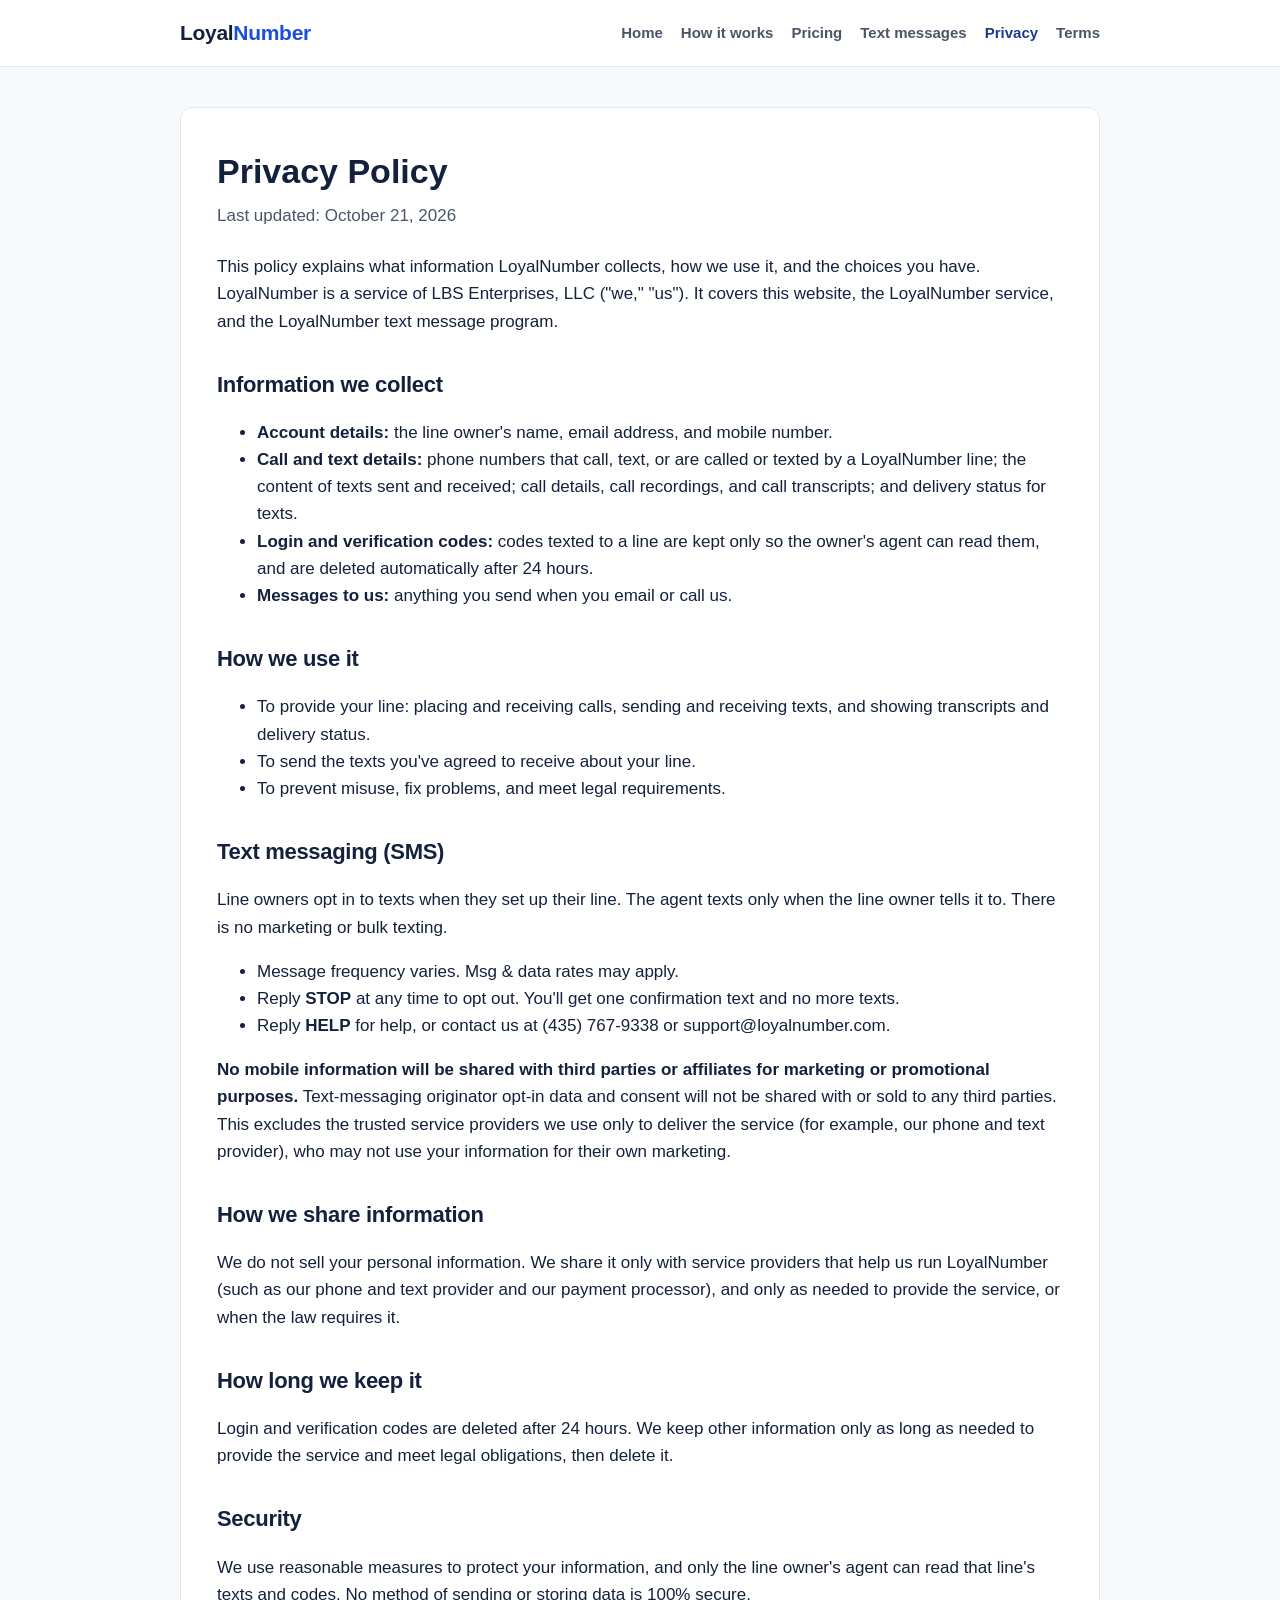
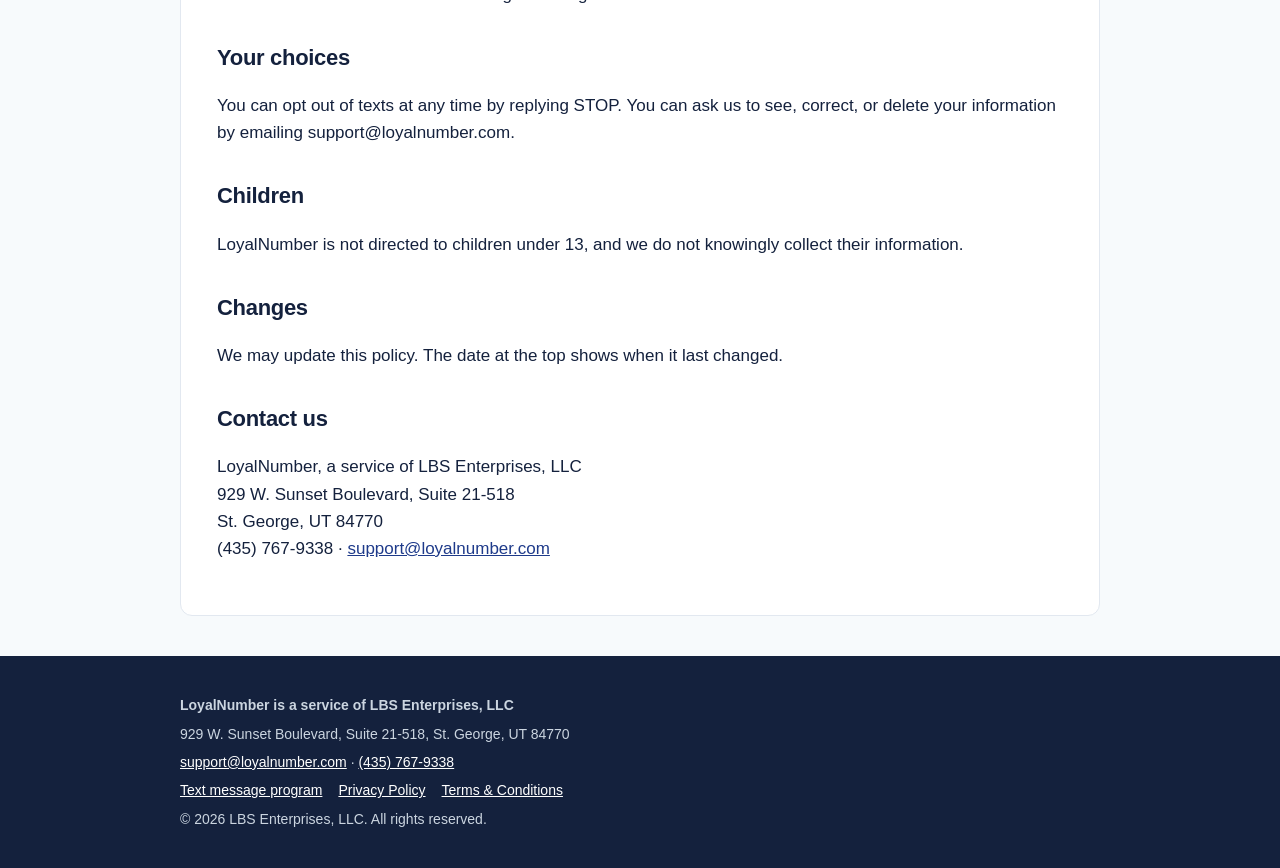
==== privacy.html @ 0908deac "LoyalNumber site: local draft (not published)" ====
<!DOCTYPE html>
<html lang="en">
<head>
<meta charset="utf-8">
<meta name="viewport" content="width=device-width, initial-scale=1">
<title>Privacy Policy | LoyalNumber</title>
<meta name="description" content="How LoyalNumber, a service of LBS Enterprises, LLC, collects, uses, and protects information.">
<link rel="stylesheet" href="styles.css">
</head>
<body>
<!-- DRAFT for Landon's review. Not published. Do not push or change DNS until Landon approves. -->
<header class="site"><div class="wrap">
  <a class="logo" href="index.html">Loyal<span>Number</span></a>
  <nav><a href="index.html">Home</a><a href="index.html#how">How it works</a><a href="index.html#pricing">Pricing</a><a href="sms.html">Text messages</a><a href="privacy.html" aria-current="page">Privacy</a><a href="terms.html">Terms</a></nav>
</div></header>

<main class="wrap"><article class="doc">
<h1>Privacy Policy</h1>
<p class="updated">Last updated: October 21, 2026</p>
<p>This policy explains what information LoyalNumber collects, how we use it, and the choices you have. LoyalNumber is a service of LBS Enterprises, LLC ("we," "us"). It covers this website, the LoyalNumber service, and the LoyalNumber text message program.</p>

<h2>Information we collect</h2>
<ul>
<li><strong>Account details:</strong> the line owner's name, email address, and mobile number.</li>
<li><strong>Call and text details:</strong> phone numbers that call, text, or are called or texted by a LoyalNumber line; the content of texts sent and received; call details, call recordings, and call transcripts; and delivery status for texts.</li>
<li><strong>Login and verification codes:</strong> codes texted to a line are kept only so the owner's agent can read them, and are deleted automatically after 24 hours.</li>
<li><strong>Messages to us:</strong> anything you send when you email or call us.</li>
</ul>

<h2>How we use it</h2>
<ul>
<li>To provide your line: placing and receiving calls, sending and receiving texts, and showing transcripts and delivery status.</li>
<li>To send the texts you've agreed to receive about your line.</li>
<li>To prevent misuse, fix problems, and meet legal requirements.</li>
</ul>

<h2 id="sms">Text messaging (SMS)</h2>
<p>Line owners opt in to texts when they set up their line. The agent texts only when the line owner tells it to. There is no marketing or bulk texting.</p>
<ul>
<li>Message frequency varies. Msg &amp; data rates may apply.</li>
<li>Reply <strong>STOP</strong> at any time to opt out. You'll get one confirmation text and no more texts.</li>
<li>Reply <strong>HELP</strong> for help, or contact us at (435) 767-9338 or support@loyalnumber.com.</li>
</ul>
<p><strong>No mobile information will be shared with third parties or affiliates for marketing or promotional purposes.</strong> Text-messaging originator opt-in data and consent will not be shared with or sold to any third parties. This excludes the trusted service providers we use only to deliver the service (for example, our phone and text provider), who may not use your information for their own marketing.</p>

<h2>How we share information</h2>
<p>We do not sell your personal information. We share it only with service providers that help us run LoyalNumber (such as our phone and text provider and our payment processor), and only as needed to provide the service, or when the law requires it.</p>

<h2>How long we keep it</h2>
<p>Login and verification codes are deleted after 24 hours. We keep other information only as long as needed to provide the service and meet legal obligations, then delete it.</p>

<h2>Security</h2>
<p>We use reasonable measures to protect your information, and only the line owner's agent can read that line's texts and codes. No method of sending or storing data is 100% secure.</p>

<h2>Your choices</h2>
<p>You can opt out of texts at any time by replying STOP. You can ask us to see, correct, or delete your information by emailing support@loyalnumber.com.</p>

<h2>Children</h2>
<p>LoyalNumber is not directed to children under 13, and we do not knowingly collect their information.</p>

<h2>Changes</h2>
<p>We may update this policy. The date at the top shows when it last changed.</p>

<h2>Contact us</h2>
<p>LoyalNumber, a service of LBS Enterprises, LLC<br>929 W. Sunset Boulevard, Suite 21-518<br>St. George, UT 84770<br>(435) 767-9338 · <a href="mailto:support@loyalnumber.com">support@loyalnumber.com</a></p>
</article></main>

<footer class="site"><div class="wrap">
  <p><strong>LoyalNumber is a service of LBS Enterprises, LLC</strong></p>
  <p>929 W. Sunset Boulevard, Suite 21-518, St. George, UT 84770</p>
  <p><a href="mailto:support@loyalnumber.com">support@loyalnumber.com</a> · <a href="tel:+14357679338">(435) 767-9338</a></p>
  <p class="links"><a href="sms.html">Text message program</a><a href="privacy.html">Privacy Policy</a><a href="terms.html">Terms &amp; Conditions</a></p>
  <p>&copy; 2026 LBS Enterprises, LLC. All rights reserved.</p>
</div></footer>
</body>
</html>
---- styles.css ----
:root{--ink:#14213d;--muted:#4a5568;--brand:#1d4ed8;--brand-dark:#1e3a8a;--accent:#0f766e;--bg:#f7fafc;--card:#fff;--line:#e2e8f0}
*{box-sizing:border-box}
html{-webkit-text-size-adjust:100%}
body{margin:0;font-family:-apple-system,BlinkMacSystemFont,"Segoe UI",Roboto,Helvetica,Arial,sans-serif;color:var(--ink);background:var(--bg);line-height:1.6;font-size:17px}
a{color:var(--brand-dark)}
.wrap{max-width:960px;margin:0 auto;padding:0 20px}
header.site{background:#fff;border-bottom:1px solid var(--line)}
header.site .wrap{display:flex;align-items:center;justify-content:space-between;gap:12px 16px;padding-top:16px;padding-bottom:16px;flex-wrap:wrap}
.logo{font-weight:800;font-size:21px;text-decoration:none;color:var(--ink);letter-spacing:-.3px}
.logo span{color:var(--brand)}
nav{display:flex;flex-wrap:wrap;gap:6px 18px}
nav a{text-decoration:none;color:var(--muted);font-weight:600;font-size:15px}
nav a:hover,nav a[aria-current]{color:var(--brand-dark)}
.hero{background:linear-gradient(135deg,#1d4ed8,#14213d);color:#fff;padding:72px 0 64px}
.hero h1{font-size:clamp(30px,5vw,46px);line-height:1.15;margin:0 0 16px;letter-spacing:-.5px}
.hero p{font-size:19px;max-width:660px;margin:0 0 28px;opacity:.93}
.hero .price{font-size:22px;font-weight:800;opacity:1;margin-bottom:24px}
.btn{display:inline-block;background:#fff;color:var(--brand-dark);padding:12px 22px;border-radius:8px;font-weight:700;text-decoration:none;margin:0 10px 10px 0}
.btn.ghost{background:transparent;color:#fff;border:2px solid rgba(255,255,255,.7)}
section{padding:56px 0}
section.alt{background:#fff;border-top:1px solid var(--line);border-bottom:1px solid var(--line)}
h2{font-size:28px;margin:0 0 12px;letter-spacing:-.3px}
.lead{color:var(--muted);max-width:680px;margin:0 0 28px}
.grid{display:grid;grid-template-columns:repeat(auto-fit,minmax(200px,1fr));gap:20px}
.card{background:var(--card);border:1px solid var(--line);border-radius:12px;padding:24px}
.card h3{margin:0 0 8px;font-size:19px}
.card p{margin:0;color:var(--muted)}
.steps{counter-reset:step;list-style:none;padding:0;margin:0;display:grid;gap:14px;max-width:700px}
.steps li{counter-increment:step;position:relative;padding:4px 0 4px 48px}
.steps li::before{content:counter(step);position:absolute;left:0;top:0;width:34px;height:34px;border-radius:50%;background:var(--brand);color:#fff;font-weight:800;display:flex;align-items:center;justify-content:center}
.price-card{max-width:460px}
.price-card .amount{font-size:40px;font-weight:800;margin:0}
.price-card .amount small{font-size:18px;color:var(--muted);font-weight:600}
.price-card ul{margin:12px 0 0;padding-left:20px;color:var(--muted)}
.notice{background:#eff6ff;border:1px solid #bfdbfe;border-radius:12px;padding:24px}
.notice ul{margin:10px 0 0;padding-left:20px}
.consent{background:#fff;border:1px dashed #94a3b8;border-radius:10px;padding:16px 18px;font-size:15px;color:var(--muted);max-width:640px}
.bubble{background:#e2e8f0;border-radius:16px 16px 16px 4px;padding:12px 16px;max-width:460px;margin:8px 0 16px;font-size:15px}
.label{font-size:14px;color:var(--muted);font-weight:700;margin:20px 0 0}
.small{font-size:14px;color:var(--muted)}
.doc{background:#fff;border:1px solid var(--line);border-radius:12px;padding:36px;margin:40px auto}
.doc h1{font-size:34px;margin:0 0 4px}
.doc h2{font-size:22px;margin:32px 0 8px}
.doc .updated{color:var(--muted);margin:0 0 24px}
footer.site{background:#14213d;color:#cbd5e0;padding:32px 0;font-size:14px}
footer.site a{color:#fff}
footer.site .links a{margin-right:16px}
footer.site p{margin:6px 0}
@media (max-width:600px){.doc{padding:22px;margin:20px auto}section{padding:40px 0}.hero{padding:48px 0 44px}}
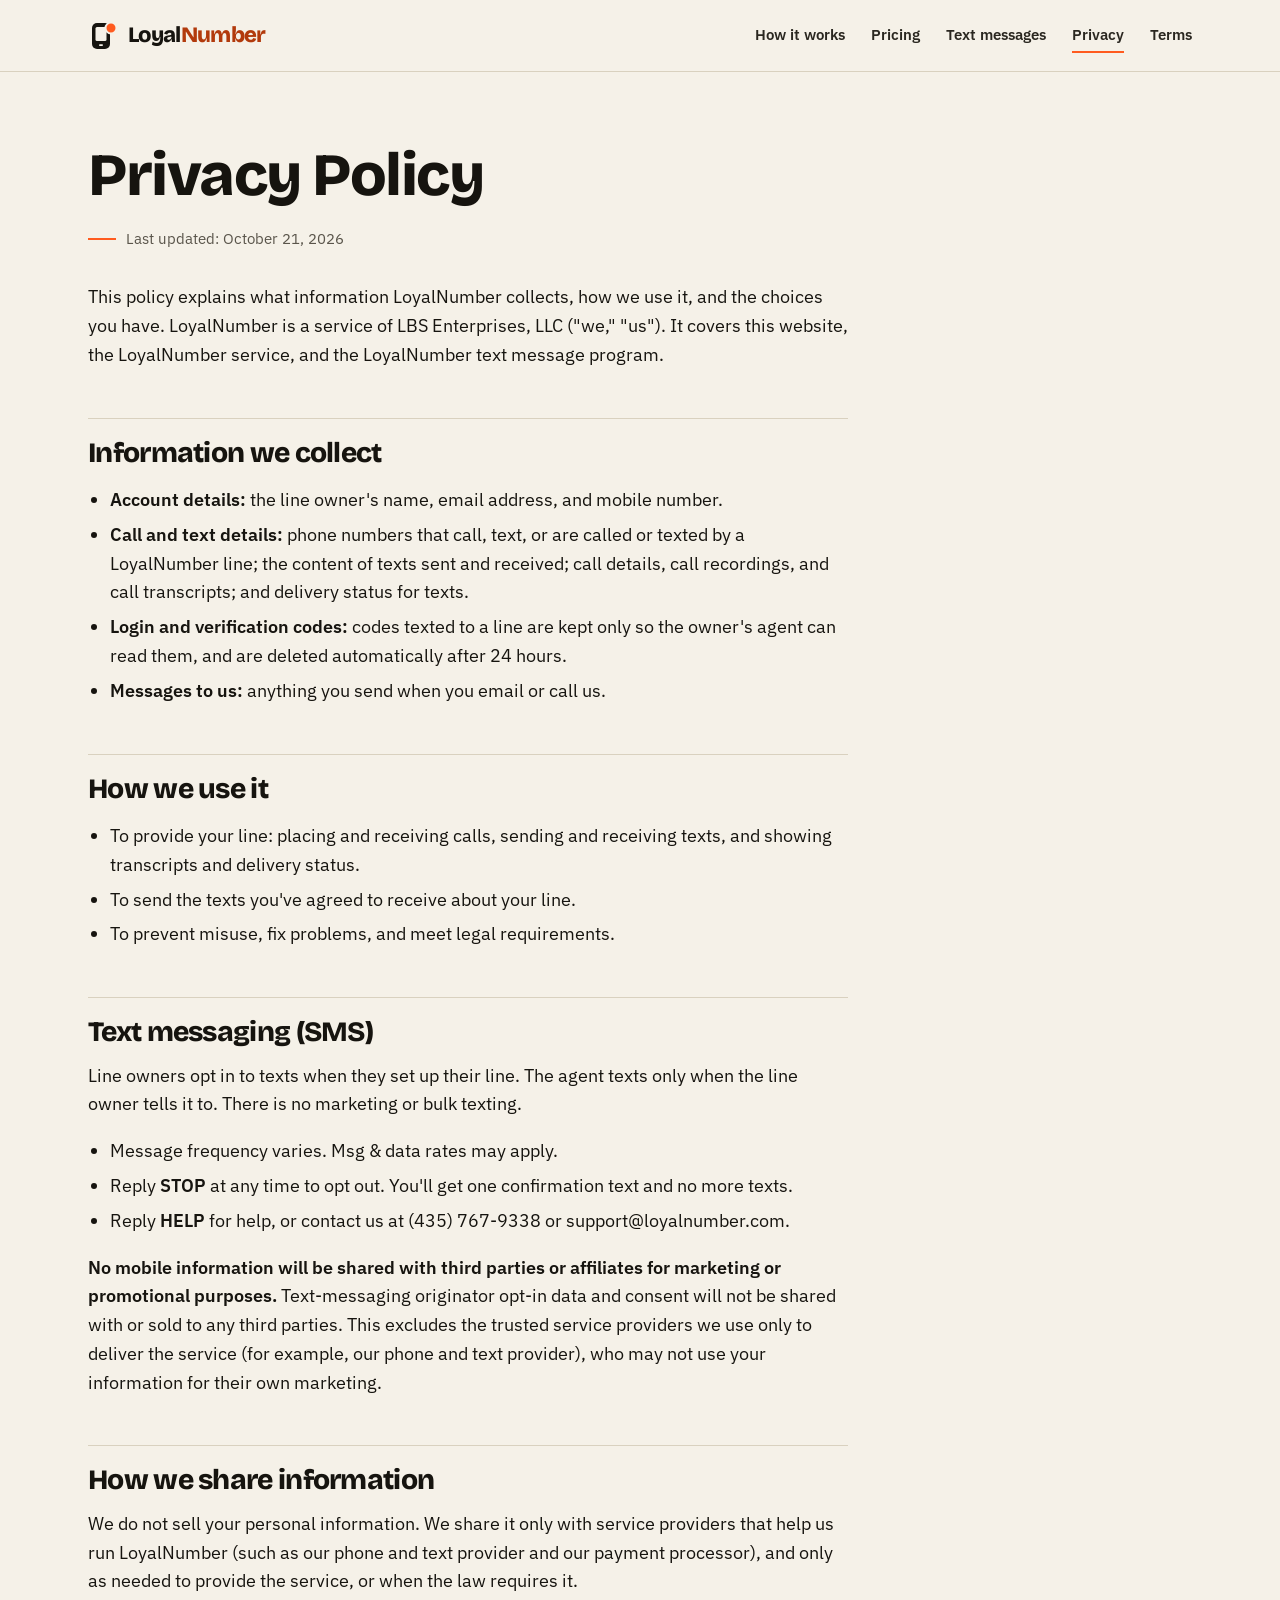
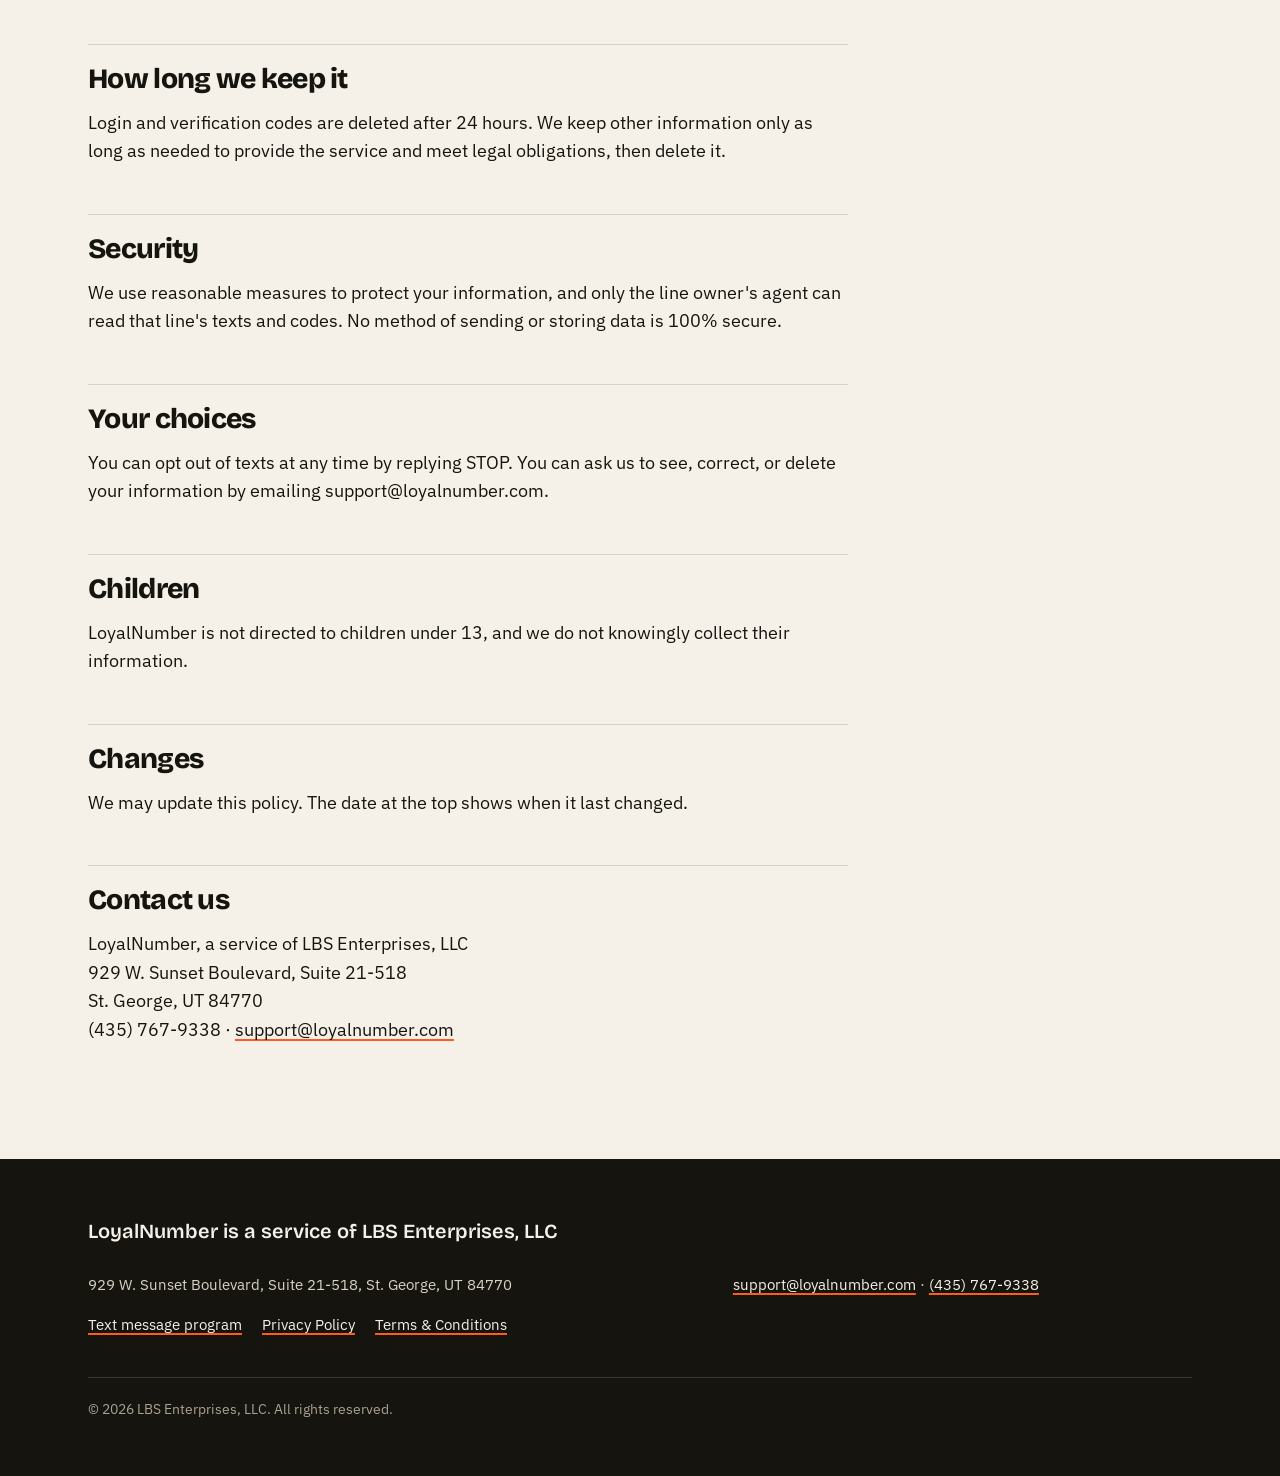
==== commit 294c1973: "LoyalNumber site v2: visual redesign (draft, not published; legal text unchanged)" ====
--- a/privacy.html
+++ b/privacy.html
@@ -5,16 +5,19 @@
 <meta name="viewport" content="width=device-width, initial-scale=1">
 <title>Privacy Policy | LoyalNumber</title>
 <meta name="description" content="How LoyalNumber, a service of LBS Enterprises, LLC, collects, uses, and protects information.">
+<meta name="theme-color" content="#f5f1e8">
+<link rel="preload" href="fonts/bricolage-grotesque-latin-800-normal.woff2" as="font" type="font/woff2" crossorigin>
 <link rel="stylesheet" href="styles.css">
 </head>
 <body>
 <!-- DRAFT for Landon's review. Not published. Do not push or change DNS until Landon approves. -->
+<a class="skip" href="#main">Skip to content</a>
 <header class="site"><div class="wrap">
-  <a class="logo" href="index.html">Loyal<span>Number</span></a>
-  <nav><a href="index.html">Home</a><a href="index.html#how">How it works</a><a href="index.html#pricing">Pricing</a><a href="sms.html">Text messages</a><a href="privacy.html" aria-current="page">Privacy</a><a href="terms.html">Terms</a></nav>
+  <a class="logo" href="index.html" aria-label="LoyalNumber home"><svg width="30" height="30" viewBox="0 0 30 30" aria-hidden="true" focusable="false"><rect x="4" y="2" width="18" height="26" rx="5" fill="#16140f"/><rect x="7.5" y="6" width="11" height="14" rx="1.5" fill="#f5f1e8"/><rect x="11" y="23.2" width="4" height="1.8" rx=".9" fill="#f5f1e8"/><circle cx="23" cy="7" r="5.5" fill="#ff5b1f" stroke="#f5f1e8" stroke-width="2"/></svg><span>Loyal<b>Number</b></span></a>
+  <nav aria-label="Main"><a href="index.html#how">How it works</a><a href="index.html#pricing">Pricing</a><a href="sms.html">Text messages</a><a class="minor" href="privacy.html" aria-current="page">Privacy</a><a class="minor" href="terms.html">Terms</a></nav>
 </div></header>
 
-<main class="wrap"><article class="doc">
+<main id="main"><article class="doc">
 <h1>Privacy Policy</h1>
 <p class="updated">Last updated: October 21, 2026</p>
 <p>This policy explains what information LoyalNumber collects, how we use it, and the choices you have. LoyalNumber is a service of LBS Enterprises, LLC ("we," "us"). It covers this website, the LoyalNumber service, and the LoyalNumber text message program.</p>
--- a/styles.css
+++ b/styles.css
@@ -1,49 +1,190 @@
-:root{--ink:#14213d;--muted:#4a5568;--brand:#1d4ed8;--brand-dark:#1e3a8a;--accent:#0f766e;--bg:#f7fafc;--card:#fff;--line:#e2e8f0}
+/* LoyalNumber: draft styles. Fonts self-hosted (OFL, see /fonts). No JS. */
+@font-face{font-family:"Bricolage Grotesque";src:url(fonts/bricolage-grotesque-latin-600-normal.woff2) format("woff2");font-weight:600;font-style:normal;font-display:swap}
+@font-face{font-family:"Bricolage Grotesque";src:url(fonts/bricolage-grotesque-latin-800-normal.woff2) format("woff2");font-weight:800;font-style:normal;font-display:swap}
+@font-face{font-family:"IBM Plex Sans";src:url(fonts/ibm-plex-sans-latin-400-normal.woff2) format("woff2");font-weight:400;font-style:normal;font-display:swap}
+@font-face{font-family:"IBM Plex Sans";src:url(fonts/ibm-plex-sans-latin-600-normal.woff2) format("woff2");font-weight:600;font-style:normal;font-display:swap}
+
+:root{
+  --paper:#f5f1e8;
+  --paper-2:#ece6d8;
+  --ink:#16140f;
+  --ink-2:#2a2720;
+  --muted:#5a554b;
+  --rule:#d9d1bf;
+  --signal:#ff5b1f;
+  --signal-ink:#b23a0c;
+  --display:"Bricolage Grotesque",ui-sans-serif,system-ui,-apple-system,"Segoe UI",Roboto,Arial,sans-serif;
+  --body:"IBM Plex Sans",ui-sans-serif,system-ui,-apple-system,"Segoe UI",Roboto,Helvetica,Arial,sans-serif;
+  --mono:ui-monospace,"SF Mono",Menlo,Consolas,monospace;
+}
 *{box-sizing:border-box}
-html{-webkit-text-size-adjust:100%}
-body{margin:0;font-family:-apple-system,BlinkMacSystemFont,"Segoe UI",Roboto,Helvetica,Arial,sans-serif;color:var(--ink);background:var(--bg);line-height:1.6;font-size:17px}
-a{color:var(--brand-dark)}
-.wrap{max-width:960px;margin:0 auto;padding:0 20px}
-header.site{background:#fff;border-bottom:1px solid var(--line)}
-header.site .wrap{display:flex;align-items:center;justify-content:space-between;gap:12px 16px;padding-top:16px;padding-bottom:16px;flex-wrap:wrap}
-.logo{font-weight:800;font-size:21px;text-decoration:none;color:var(--ink);letter-spacing:-.3px}
-.logo span{color:var(--brand)}
-nav{display:flex;flex-wrap:wrap;gap:6px 18px}
-nav a{text-decoration:none;color:var(--muted);font-weight:600;font-size:15px}
-nav a:hover,nav a[aria-current]{color:var(--brand-dark)}
-.hero{background:linear-gradient(135deg,#1d4ed8,#14213d);color:#fff;padding:72px 0 64px}
-.hero h1{font-size:clamp(30px,5vw,46px);line-height:1.15;margin:0 0 16px;letter-spacing:-.5px}
-.hero p{font-size:19px;max-width:660px;margin:0 0 28px;opacity:.93}
-.hero .price{font-size:22px;font-weight:800;opacity:1;margin-bottom:24px}
-.btn{display:inline-block;background:#fff;color:var(--brand-dark);padding:12px 22px;border-radius:8px;font-weight:700;text-decoration:none;margin:0 10px 10px 0}
-.btn.ghost{background:transparent;color:#fff;border:2px solid rgba(255,255,255,.7)}
-section{padding:56px 0}
-section.alt{background:#fff;border-top:1px solid var(--line);border-bottom:1px solid var(--line)}
-h2{font-size:28px;margin:0 0 12px;letter-spacing:-.3px}
-.lead{color:var(--muted);max-width:680px;margin:0 0 28px}
-.grid{display:grid;grid-template-columns:repeat(auto-fit,minmax(200px,1fr));gap:20px}
-.card{background:var(--card);border:1px solid var(--line);border-radius:12px;padding:24px}
-.card h3{margin:0 0 8px;font-size:19px}
-.card p{margin:0;color:var(--muted)}
-.steps{counter-reset:step;list-style:none;padding:0;margin:0;display:grid;gap:14px;max-width:700px}
-.steps li{counter-increment:step;position:relative;padding:4px 0 4px 48px}
-.steps li::before{content:counter(step);position:absolute;left:0;top:0;width:34px;height:34px;border-radius:50%;background:var(--brand);color:#fff;font-weight:800;display:flex;align-items:center;justify-content:center}
-.price-card{max-width:460px}
-.price-card .amount{font-size:40px;font-weight:800;margin:0}
-.price-card .amount small{font-size:18px;color:var(--muted);font-weight:600}
-.price-card ul{margin:12px 0 0;padding-left:20px;color:var(--muted)}
-.notice{background:#eff6ff;border:1px solid #bfdbfe;border-radius:12px;padding:24px}
-.notice ul{margin:10px 0 0;padding-left:20px}
-.consent{background:#fff;border:1px dashed #94a3b8;border-radius:10px;padding:16px 18px;font-size:15px;color:var(--muted);max-width:640px}
-.bubble{background:#e2e8f0;border-radius:16px 16px 16px 4px;padding:12px 16px;max-width:460px;margin:8px 0 16px;font-size:15px}
-.label{font-size:14px;color:var(--muted);font-weight:700;margin:20px 0 0}
-.small{font-size:14px;color:var(--muted)}
-.doc{background:#fff;border:1px solid var(--line);border-radius:12px;padding:36px;margin:40px auto}
-.doc h1{font-size:34px;margin:0 0 4px}
-.doc h2{font-size:22px;margin:32px 0 8px}
-.doc .updated{color:var(--muted);margin:0 0 24px}
-footer.site{background:#14213d;color:#cbd5e0;padding:32px 0;font-size:14px}
-footer.site a{color:#fff}
-footer.site .links a{margin-right:16px}
-footer.site p{margin:6px 0}
-@media (max-width:600px){.doc{padding:22px;margin:20px auto}section{padding:40px 0}.hero{padding:48px 0 44px}}
+html{-webkit-text-size-adjust:100%;scroll-behavior:smooth}
+@media (prefers-reduced-motion:reduce){html{scroll-behavior:auto}}
+body{margin:0;font-family:var(--body);font-size:18px;line-height:1.6;color:var(--ink);background:var(--paper);-webkit-font-smoothing:antialiased}
+h1,h2,h3{font-family:var(--display);font-weight:800;line-height:1.05;letter-spacing:-.025em;margin:0}
+p{margin:0 0 1em}
+a{color:var(--ink);text-decoration:underline;text-decoration-color:var(--signal);text-decoration-thickness:2px;text-underline-offset:3px;transition:text-decoration-thickness .15s,color .15s}
+a:hover{text-decoration-thickness:4px}
+:focus-visible{outline:3px solid var(--ink);outline-offset:3px;border-radius:4px}
+.skip{position:absolute;left:-9999px;top:8px;background:var(--ink);color:var(--paper);padding:10px 14px;z-index:10}
+.skip:focus{left:12px}
+.wrap{max-width:1160px;margin:0 auto;padding:0 28px}
+
+/* header */
+header.site{border-bottom:1px solid var(--rule)}
+header.site .wrap{display:flex;align-items:center;gap:20px 32px;padding-top:18px;padding-bottom:18px;flex-wrap:wrap}
+.logo{display:inline-flex;align-items:center;gap:10px;text-decoration:none;color:var(--ink);font-family:var(--display);font-weight:800;font-size:22px;letter-spacing:-.03em;margin-right:auto}
+.logo svg{flex:none}
+.logo b{font-weight:800;color:var(--signal-ink)}
+nav{display:flex;flex-wrap:wrap;align-items:center;gap:6px 26px}
+nav a{text-decoration:none;color:var(--ink-2);font-weight:600;font-size:15px;padding:4px 0;border-bottom:2px solid transparent;transition:border-color .15s}
+nav a:hover,nav a[aria-current]{border-bottom-color:var(--signal)}
+
+/* buttons */
+.btn{display:inline-block;font-family:var(--body);font-weight:600;font-size:16px;text-decoration:none;padding:14px 22px;border-radius:999px;border:2px solid var(--ink);transition:transform .15s ease,background .15s,color .15s,box-shadow .15s}
+.btn.primary{background:var(--ink);color:var(--paper)}
+.btn.primary:hover{background:var(--signal);color:var(--ink);border-color:var(--ink);box-shadow:4px 4px 0 var(--ink);transform:translate(-2px,-2px)}
+.btn.signal{background:var(--signal);color:var(--ink)}
+.btn.signal:hover{box-shadow:4px 4px 0 var(--paper);transform:translate(-2px,-2px)}
+.textlink{font-weight:600}
+.textlink::after{content:" \2192";display:inline-block;transition:transform .15s}
+.textlink:hover::after{transform:translateX(4px)}
+@media (prefers-reduced-motion:reduce){.btn,.textlink::after{transition:none}.btn:hover,.textlink:hover::after{transform:none}}
+
+/* hero */
+.hero{padding:88px 0 96px;overflow:hidden}
+.hero .wrap{display:grid;grid-template-columns:minmax(0,1.25fr) minmax(0,.9fr);gap:56px;align-items:center}
+.eyebrow{font-weight:600;font-size:14px;letter-spacing:.08em;text-transform:uppercase;color:var(--muted);margin:0 0 22px;display:flex;align-items:center;gap:10px}
+.eyebrow::before{content:"";width:28px;height:2px;background:var(--signal)}
+.hero h1{font-size:clamp(44px,7vw,88px);margin:0 0 28px}
+.hero h1 em{font-style:normal;background:linear-gradient(transparent 58%,var(--signal) 58%,var(--signal) 86%,transparent 86%);padding:0 .04em}
+.hero .sub{font-size:20px;max-width:34em;color:var(--ink-2);margin-bottom:34px}
+.hero .actions{display:flex;flex-wrap:wrap;align-items:center;gap:14px 28px}
+.hero .meta{margin:30px 0 0;font-size:15px;color:var(--muted)}
+.hero .meta strong{color:var(--ink)}
+
+/* phone mock */
+.stage{position:relative;justify-self:end;width:100%;max-width:400px;padding:0 0 118px 0}
+.phone{position:relative;width:300px;margin-left:auto;background:var(--ink);border-radius:44px;padding:12px;box-shadow:18px 22px 0 -4px var(--paper-2),18px 22px 0 -2px var(--rule);transform:rotate(2.5deg)}
+.screen{background:#fbf9f4;border-radius:34px;min-height:520px;padding:16px 16px 22px;overflow:hidden}
+.statusbar{display:flex;justify-content:space-between;font-size:12px;font-weight:600;color:var(--ink);padding:2px 10px 12px}
+.notch{width:96px;height:24px;background:var(--ink);border-radius:0 0 14px 14px;margin:-16px auto 6px}
+.thread-head{text-align:left;border-bottom:1px solid var(--rule);padding:4px 6px 12px;margin-bottom:14px}
+.thread-head .num{font-weight:600;font-size:15px}
+.thread-head .lbl{font-size:12px;color:var(--muted)}
+.msg{font-size:14px;line-height:1.45;background:var(--paper-2);border-radius:18px 18px 18px 6px;padding:10px 13px;margin:0 0 10px;max-width:88%}
+.msg .from{display:block;font-size:11px;font-weight:600;color:var(--muted);margin-bottom:2px}
+.msg.old{opacity:.8}
+.msg.new{animation:arrive .6s cubic-bezier(.2,.8,.2,1) 1s both}
+.code{font-family:var(--mono);font-weight:700;letter-spacing:.12em;background:var(--signal);padding:1px 5px;border-radius:4px}
+.toast{margin:16px 0 0;background:var(--ink);color:var(--paper);border-radius:14px;padding:11px 13px;font-size:13px;display:flex;gap:10px;align-items:center;animation:arrive .5s cubic-bezier(.2,.8,.2,1) 1.9s both}
+.toast .dot{width:9px;height:9px;border-radius:50%;background:var(--signal);flex:none;animation:pulse 1.8s ease-out 2.4s infinite}
+.callcard{position:absolute;left:0;bottom:0;width:290px;background:#fff;border:2px solid var(--ink);border-radius:18px;padding:14px 16px 12px;box-shadow:6px 6px 0 var(--ink);transform:rotate(-2deg);font-size:13px;line-height:1.45}
+.callcard .top{display:flex;justify-content:space-between;align-items:center;font-weight:600;font-size:12px;margin-bottom:8px;color:var(--muted)}
+.callcard .live{display:inline-flex;align-items:center;gap:6px;color:var(--ink)}
+.callcard .live::before{content:"";width:8px;height:8px;border-radius:50%;background:var(--signal);animation:pulse 1.8s ease-out infinite}
+.callcard p{margin:0 0 6px}
+.callcard .who{font-weight:600}
+@keyframes arrive{from{opacity:0;transform:translateY(14px) scale(.98)}to{opacity:1;transform:none}}
+@keyframes pulse{0%{box-shadow:0 0 0 0 rgba(255,91,31,.6)}100%{box-shadow:0 0 0 9px rgba(255,91,31,0)}}
+@media (prefers-reduced-motion:reduce){.msg.new,.toast,.toast .dot,.callcard .live::before{animation:none}}
+
+/* sections */
+.band{padding:96px 0;border-top:1px solid var(--rule)}
+.split{display:grid;grid-template-columns:minmax(0,.8fr) minmax(0,1.4fr);gap:48px 72px;align-items:start}
+.split > .label-col{position:sticky;top:24px}
+.kicker{font-weight:600;font-size:14px;letter-spacing:.08em;text-transform:uppercase;color:var(--signal-ink);margin:0 0 14px}
+.band h2{font-size:clamp(34px,4.4vw,54px);margin:0 0 20px}
+.lead{font-size:19px;color:var(--ink-2);max-width:32em}
+.rows{list-style:none;margin:0;padding:0;border-top:2px solid var(--ink)}
+.rows li{display:grid;grid-template-columns:200px 1fr;gap:8px 28px;padding:26px 0;border-bottom:1px solid var(--rule);transition:padding-left .2s}
+.rows li:hover{padding-left:10px}
+.rows h3{font-size:24px}
+.rows p{margin:0;color:var(--ink-2)}
+@media (prefers-reduced-motion:reduce){.rows li{transition:none}.rows li:hover{padding-left:0}}
+
+.dark{background:var(--ink);color:var(--paper);border-top:0}
+.dark a{color:var(--paper)}
+.dark :focus-visible{outline-color:var(--signal)}
+.dark .kicker{color:var(--signal)}
+.quote{font-family:var(--display);font-weight:600;font-size:clamp(28px,3.6vw,44px);line-height:1.15;letter-spacing:-.02em;margin:0 0 32px;max-width:20em}
+.quote span{color:var(--signal)}
+.dark .lead{color:#d8d2c4;max-width:38em}
+
+.steps{list-style:none;margin:0;padding:0;display:grid;grid-template-columns:repeat(3,minmax(0,1fr));gap:0;counter-reset:s;border-top:2px solid var(--ink)}
+.steps li{counter-increment:s;padding:28px 32px 8px 0;border-right:1px solid var(--rule);margin-right:32px}
+.steps li:last-child{border-right:0;margin-right:0}
+.steps li::before{content:"0" counter(s);display:block;font-family:var(--display);font-weight:800;font-size:56px;line-height:1;margin-bottom:18px;color:var(--ink);-webkit-text-stroke:0}
+.steps li:nth-child(2)::before{color:var(--signal-ink)}
+.steps h3{font-size:22px;margin-bottom:10px}
+.steps p{color:var(--ink-2);font-size:17px}
+
+.pricing{display:grid;grid-template-columns:minmax(0,1fr) minmax(0,1.1fr);gap:48px 72px;align-items:center}
+.pricecard{background:var(--ink);color:var(--paper);border-radius:28px;padding:40px 40px 36px;position:relative;box-shadow:12px 12px 0 var(--signal)}
+.pricecard .amount{font-family:var(--display);font-weight:800;font-size:96px;line-height:1;letter-spacing:-.04em;margin:0}
+.pricecard .amount small{font-family:var(--body);font-size:20px;font-weight:400;letter-spacing:0;color:#d8d2c4;margin-left:6px}
+.pricecard ul{list-style:none;margin:26px 0 30px;padding:0;border-top:1px solid #3d392f}
+.pricecard li{padding:12px 0;border-bottom:1px solid #3d392f;display:flex;gap:12px}
+.pricecard li::before{content:"";flex:none;width:10px;height:10px;margin-top:9px;background:var(--signal);border-radius:2px}
+.pricecard :focus-visible{outline-color:var(--signal)}
+
+.contact-line{font-family:var(--display);font-weight:600;font-size:clamp(24px,3vw,34px);line-height:1.3;letter-spacing:-.01em;margin:0}
+
+/* legal + sms pages */
+.page{padding:72px 0 96px}
+.page .wrap > *{max-width:760px}
+.page .wrap > .bubble{max-width:500px}
+.page .wrap > .consent{max-width:640px}
+.page h1,.doc h1{font-size:clamp(38px,5vw,60px);margin:0 0 20px;max-width:14em}
+.page h2,.doc h2{font-size:28px;margin:48px 0 14px;padding-top:20px;border-top:1px solid var(--rule)}
+.page ol,.page ul,.doc ul{padding-left:22px}
+.page li,.doc li{margin:6px 0}
+.doc{max-width:1160px;margin:0 auto;padding:72px 28px 96px}
+.doc > *{max-width:760px}
+.doc .updated{color:var(--muted);font-size:15px;margin:0 0 32px;display:flex;align-items:center;gap:10px}
+.doc .updated::before{content:"";width:28px;height:2px;background:var(--signal)}
+.notice{background:#fff;border:2px solid var(--ink);border-radius:18px;padding:22px 26px;box-shadow:8px 8px 0 var(--paper-2)}
+.notice ul{margin:0;padding-left:20px}
+.consent{background:#fff;border:2px dashed var(--muted);border-radius:14px;padding:18px 20px;font-size:16px;color:var(--ink-2);max-width:640px;margin:8px 0 12px}
+.bubble{background:#fff;border:1px solid var(--rule);border-radius:20px 20px 20px 6px;padding:13px 17px;max-width:500px;margin:6px 0 22px;font-size:16px}
+.label{font-size:13px;font-weight:600;letter-spacing:.06em;text-transform:uppercase;color:var(--muted);margin:22px 0 0}
+.small{font-size:15px;color:var(--muted)}
+
+/* footer */
+footer.site{background:var(--ink);color:#d8d2c4;padding:56px 0 48px;font-size:15px}
+footer.site .wrap{display:grid;grid-template-columns:minmax(0,1.3fr) minmax(0,1fr);gap:8px 48px}
+footer.site p{margin:0 0 8px}
+footer.site p:first-child{font-family:var(--display);color:var(--paper);font-size:20px;grid-column:1/-1;margin-bottom:18px}
+footer.site p:first-child strong{font-weight:600}
+footer.site a{color:var(--paper)}
+footer.site :focus-visible{outline-color:var(--signal)}
+footer.site .links a{margin-right:20px}
+footer.site p:last-child{grid-column:1/-1;margin-top:24px;padding-top:20px;border-top:1px solid #3d392f;color:#a9a294;font-size:14px}
+
+/* responsive */
+@media (max-width:900px){
+  .hero{padding:56px 0 72px}
+  .hero .wrap,.split,.pricing{grid-template-columns:1fr}
+  .split > .label-col{position:static}
+  .stage{justify-self:start;margin-top:8px}
+  .steps{grid-template-columns:1fr}
+  .steps li{border-right:0;margin-right:0;padding:24px 0 4px;border-bottom:1px solid var(--rule)}
+  .steps li:last-child{border-bottom:0}
+  footer.site .wrap{grid-template-columns:1fr}
+}
+@media (max-width:560px){
+  body{font-size:17px}
+  .wrap{padding:0 20px}
+  nav{gap:4px 18px}
+  .band{padding:64px 0}
+  .rows li{grid-template-columns:1fr}
+  .stage{max-width:340px;padding-bottom:150px}
+  .phone{width:270px;margin-right:6px}
+  .screen{min-height:470px}
+  .callcard{width:262px}
+  .pricecard{padding:30px 26px 28px;box-shadow:8px 8px 0 var(--signal)}
+  .pricecard .amount{font-size:76px}
+  .doc{padding:48px 20px 72px}
+  nav a.minor{display:none}
+  .page{padding:48px 0 72px}
+}
